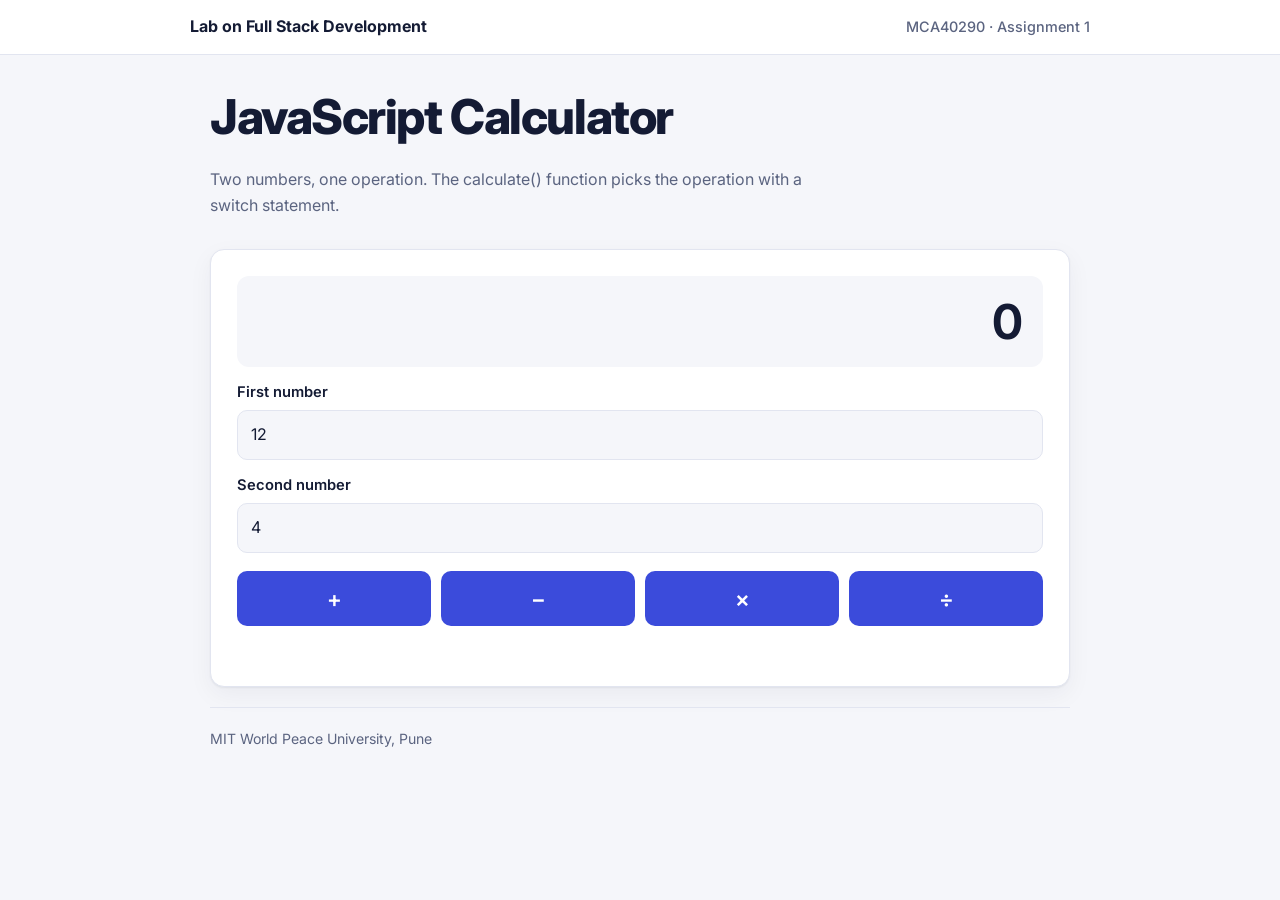
==== assignment-1-javascript-calculator/index.html @ 9d65508e "Add all 6 assignments" ====
<!doctype html><html lang="en"><head><meta charset="utf-8"><meta name="viewport" content="width=device-width,initial-scale=1"><title>JavaScript Calculator | MCA40290</title><link rel="preconnect" href="https://fonts.googleapis.com"><link rel="preconnect" href="https://fonts.gstatic.com" crossorigin><link href="https://fonts.googleapis.com/css2?family=Inter:wght@400;500;600;700;800&display=swap" rel="stylesheet"><link rel="stylesheet" href="style.css"></head><body><div class="bar"><div class="wrap top"><b>Lab on Full Stack Development</b><span class="code">MCA40290 · Assignment 1</span></div></div><main class="wrap"><div class="head"><h1>JavaScript Calculator</h1><p class="task">Two numbers, one operation. The calculate() function picks the operation with a switch statement.</p></div><div class="panel"><div class="display" id="out" aria-live="polite">0</div>
<label for="a">First number</label><input id="a" type="number" value="12"><label for="b">Second number</label><input id="b" type="number" value="4">
<div class="ops"><button data-op="+" aria-label="Add">+</button><button data-op="-" aria-label="Subtract">−</button><button data-op="*" aria-label="Multiply">×</button><button data-op="/" aria-label="Divide">÷</button></div><p class="err" id="e"></p></div></main><div class="wrap"><footer>MIT World Peace University, Pune</footer></div><script src="script.js"></script></body></html>
---- assignment-1-javascript-calculator/style.css ----
:root{--bg:#f5f6fa;--ink:#141b34;--mute:#5b6480;--card:#fff;--line:#e2e5f0;--acc:#3b4bdb;--acc-ink:#fff;--sun:#ffd43b;--ok:#1f9d55;--bad:#d6336c;--r:14px}
@media(prefers-color-scheme:dark){:root{--bg:#0e1226;--ink:#eef0fb;--mute:#9aa3c7;--card:#171d3a;--line:#2a3157;--acc:#8794ff;--acc-ink:#0e1226;--ok:#4cd68a;--bad:#ff6b9a}}
*{box-sizing:border-box}html{scroll-behavior:smooth}
body{margin:0;background:var(--bg);color:var(--ink);font:16px/1.6 "Inter",system-ui,-apple-system,"Segoe UI",sans-serif}
h1,h2,h3{font-family:"Inter",system-ui,sans-serif;line-height:1.1;margin:0 0 .5em;letter-spacing:-.02em}
h1{font-size:clamp(2.2rem,6vw,4rem)}h2{font-size:1.5rem}
a{color:var(--acc)}
.wrap{max-width:900px;margin:0 auto;padding:0 20px}
.top{display:flex;justify-content:space-between;align-items:center;padding:18px 0;gap:12px;flex-wrap:wrap}
.top a{text-decoration:none;font-weight:600;color:var(--ink)}
.top .code{color:var(--mute);font-weight:400;font-size:.9rem}
.hero{padding:40px 0 28px}
.hero p{max-width:56ch;color:var(--mute);font-size:1.1rem}
.hero mark{background:var(--sun);color:#141b34;padding:0 .15em;border-radius:6px}
.grid{display:grid;grid-template-columns:repeat(auto-fill,minmax(260px,1fr));gap:16px;padding-bottom:40px}
.tile{display:flex;flex-direction:column;gap:6px;background:var(--card);border:1px solid var(--line);border-radius:var(--r);padding:22px;text-decoration:none;color:var(--ink);transition:border-color .15s}
.tile:hover,.tile:focus-visible{border-color:var(--acc)}
.tile b{font:700 1.15rem "Inter",sans-serif}.tile span{color:var(--mute);font-size:.95rem}
.tag{align-self:flex-start;font-size:.78rem;font-weight:600;background:var(--sun);color:#141b34;padding:2px 10px;border-radius:99px}
.panel{background:var(--card);border:1px solid var(--line);border-radius:var(--r);padding:26px;margin-bottom:20px}
.task{color:var(--mute);margin:0 0 24px;max-width:62ch}
label{display:block;font-weight:600;font-size:.92rem;margin:14px 0 6px}
input,select,textarea{width:100%;font:inherit;color:var(--ink);background:var(--bg);border:1.5px solid var(--line);border-radius:10px;padding:11px 13px}
input:focus,select:focus,textarea:focus,button:focus-visible,a:focus-visible{outline:3px solid var(--acc);outline-offset:2px}
input.bad{border-color:var(--bad)}input.good{border-color:var(--ok)}
.err{color:var(--bad);font-size:.85rem;min-height:1.2em;margin:4px 0 0}
button,.btn{font:600 1rem "Inter",sans-serif;background:var(--acc);color:var(--acc-ink);border:0;border-radius:10px;padding:11px 20px;cursor:pointer}
button:hover{filter:brightness(1.1)}button:active{transform:translateY(1px)}
button.ghost{background:transparent;color:var(--ink);border:1.5px solid var(--line)}
.row{display:flex;gap:10px;flex-wrap:wrap}.row>input{flex:1;min-width:180px}
.ops{display:grid;grid-template-columns:repeat(4,1fr);gap:10px;margin:18px 0}
.ops button{font-size:1.4rem;padding:14px}
.display{font:700 clamp(2rem,7vw,3rem) "Inter",sans-serif;background:var(--bg);border-radius:12px;padding:16px 20px;text-align:right;overflow-x:auto;min-height:1.4em}
ul.list{list-style:none;padding:0;margin:18px 0 0}
.list li{display:flex;align-items:center;gap:12px;padding:12px 4px;border-bottom:1px solid var(--line)}
.list li span{flex:1;cursor:pointer}.list li.done span{text-decoration:line-through;color:var(--mute)}
.list li button{padding:6px 12px;font-size:.85rem}
.empty{color:var(--mute);padding:14px 0}
.profiles{display:grid;grid-template-columns:repeat(auto-fit,minmax(230px,1fr));gap:16px}
.pcard{background:var(--card);border:1px solid var(--line);border-radius:var(--r);padding:24px;text-align:center}
.pcard img{width:96px;height:96px;border-radius:50%;object-fit:cover;border:3px solid var(--sun)}
.pcard h3{margin:12px 0 2px}.pcard p{color:var(--mute);margin:0;font-size:.95rem}
.counter{text-align:center}.counter .n{font:800 clamp(4rem,16vw,7rem) "Inter",sans-serif;line-height:1}
.counter .row{justify-content:center;margin-top:18px}
.pre{background:var(--bg);border-radius:10px;padding:14px 16px;margin-top:8px}
.pre dt{color:var(--mute);font-size:.85rem}.pre dd{margin:0 0 8px;font-weight:600}
.msg{padding:12px 14px;border-radius:10px;background:var(--bg);border-left:4px solid var(--ok);margin-top:14px}
.nav{display:flex;justify-content:space-between;gap:12px;padding:12px 0 36px;font-weight:600}
footer{color:var(--mute);font-size:.88rem;padding:20px 0 40px;border-top:1px solid var(--line)}
@media(prefers-reduced-motion:reduce){*{transition:none!important;scroll-behavior:auto}}

body{-webkit-font-smoothing:antialiased;font-size:16px}
h1,h2,h3{letter-spacing:-.03em;font-weight:700}h1{font-size:clamp(2rem,5vw,3rem);font-weight:800}
.bar{background:var(--card);border-bottom:1px solid var(--line)}.bar .top{padding:14px 0}
.top b{font-weight:700}.top .code{font-weight:500}
.panel{box-shadow:0 1px 2px rgba(20,27,52,.06),0 8px 24px rgba(20,27,52,.05)}
.head{padding:36px 0 8px}.head .task{margin-bottom:22px}
button{font-weight:600}.display,.counter .n{font-variant-numeric:tabular-nums}
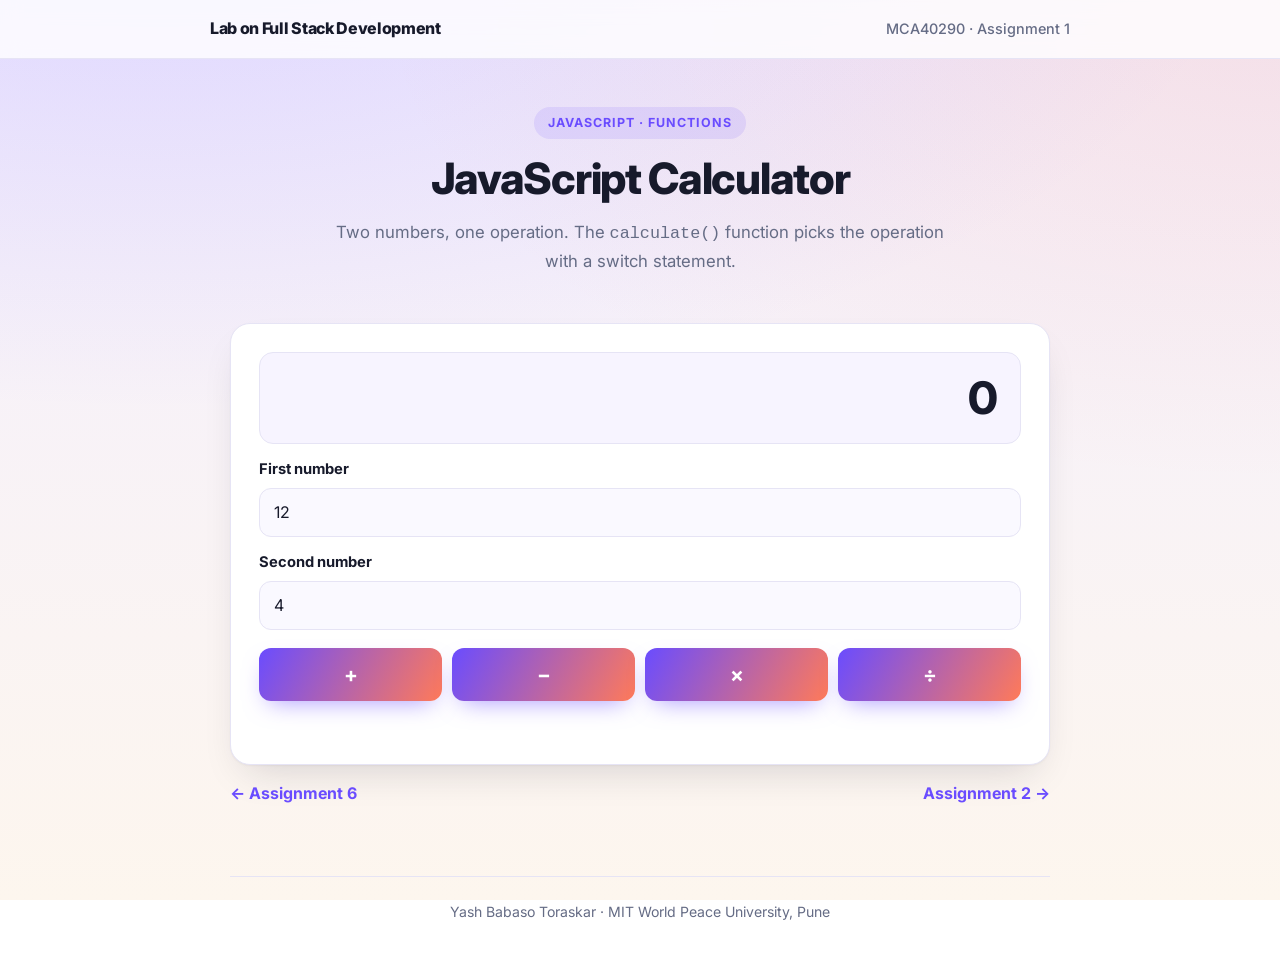
==== commit 5d2f46b6: "Redesign full site" ====
--- a/assignment-1-javascript-calculator/index.html
+++ b/assignment-1-javascript-calculator/index.html
@@ -1,3 +1,37 @@
-<!doctype html><html lang="en"><head><meta charset="utf-8"><meta name="viewport" content="width=device-width,initial-scale=1"><title>JavaScript Calculator | MCA40290</title><link rel="preconnect" href="https://fonts.googleapis.com"><link rel="preconnect" href="https://fonts.gstatic.com" crossorigin><link href="https://fonts.googleapis.com/css2?family=Inter:wght@400;500;600;700;800&display=swap" rel="stylesheet"><link rel="stylesheet" href="style.css"></head><body><div class="bar"><div class="wrap top"><b>Lab on Full Stack Development</b><span class="code">MCA40290 · Assignment 1</span></div></div><main class="wrap"><div class="head"><h1>JavaScript Calculator</h1><p class="task">Two numbers, one operation. The calculate() function picks the operation with a switch statement.</p></div><div class="panel"><div class="display" id="out" aria-live="polite">0</div>
-<label for="a">First number</label><input id="a" type="number" value="12"><label for="b">Second number</label><input id="b" type="number" value="4">
-<div class="ops"><button data-op="+" aria-label="Add">+</button><button data-op="-" aria-label="Subtract">−</button><button data-op="*" aria-label="Multiply">×</button><button data-op="/" aria-label="Divide">÷</button></div><p class="err" id="e"></p></div></main><div class="wrap"><footer>MIT World Peace University, Pune</footer></div><script src="script.js"></script></body></html>+<!doctype html>
+<html lang="en">
+<head>
+<meta charset="utf-8">
+<meta name="viewport" content="width=device-width,initial-scale=1">
+<title>JavaScript Calculator | MCA40290</title>
+<link rel="preconnect" href="https://fonts.googleapis.com">
+<link rel="preconnect" href="https://fonts.gstatic.com" crossorigin>
+<link href="https://fonts.googleapis.com/css2?family=Inter:wght@400;500;600;700;800&display=swap" rel="stylesheet">
+<link rel="stylesheet" href="style.css">
+</head>
+<body>
+  <div class="bar"><div class="wrap top"><b>Lab on Full Stack Development</b><span class="code">MCA40290 · Assignment 1</span></div></div>
+  <main class="wrap">
+    <div class="head">
+      <span class="eyebrow">JavaScript · Functions</span>
+      <h1>JavaScript Calculator</h1>
+      <p>Two numbers, one operation. The <code>calculate()</code> function picks the operation with a switch statement.</p>
+    </div>
+    <div class="panel">
+      <div class="display" id="out" aria-live="polite">0</div>
+      <label for="a">First number</label><input id="a" type="number" value="12">
+      <label for="b">Second number</label><input id="b" type="number" value="4">
+      <div class="ops">
+        <button data-op="+" aria-label="Add">+</button>
+        <button data-op="-" aria-label="Subtract">−</button>
+        <button data-op="*" aria-label="Multiply">×</button>
+        <button data-op="/" aria-label="Divide">÷</button>
+      </div>
+      <p class="err" id="e"></p>
+    </div>
+    <div class="nav"><a href="../a6/index.html">← Assignment 6</a><a href="../a2/index.html">Assignment 2 →</a></div>
+  </main>
+  <div class="wrap"><footer>Yash Babaso Toraskar · MIT World Peace University, Pune</footer></div>
+  <script src="script.js"></script>
+</body>
+</html>
--- a/assignment-1-javascript-calculator/style.css
+++ b/assignment-1-javascript-calculator/style.css
@@ -1,58 +1,91 @@
-:root{--bg:#f5f6fa;--ink:#141b34;--mute:#5b6480;--card:#fff;--line:#e2e5f0;--acc:#3b4bdb;--acc-ink:#fff;--sun:#ffd43b;--ok:#1f9d55;--bad:#d6336c;--r:14px}
-@media(prefers-color-scheme:dark){:root{--bg:#0e1226;--ink:#eef0fb;--mute:#9aa3c7;--card:#171d3a;--line:#2a3157;--acc:#8794ff;--acc-ink:#0e1226;--ok:#4cd68a;--bad:#ff6b9a}}
-*{box-sizing:border-box}html{scroll-behavior:smooth}
-body{margin:0;background:var(--bg);color:var(--ink);font:16px/1.6 "Inter",system-ui,-apple-system,"Segoe UI",sans-serif}
-h1,h2,h3{font-family:"Inter",system-ui,sans-serif;line-height:1.1;margin:0 0 .5em;letter-spacing:-.02em}
-h1{font-size:clamp(2.2rem,6vw,4rem)}h2{font-size:1.5rem}
-a{color:var(--acc)}
-.wrap{max-width:900px;margin:0 auto;padding:0 20px}
-.top{display:flex;justify-content:space-between;align-items:center;padding:18px 0;gap:12px;flex-wrap:wrap}
-.top a{text-decoration:none;font-weight:600;color:var(--ink)}
-.top .code{color:var(--mute);font-weight:400;font-size:.9rem}
-.hero{padding:40px 0 28px}
-.hero p{max-width:56ch;color:var(--mute);font-size:1.1rem}
-.hero mark{background:var(--sun);color:#141b34;padding:0 .15em;border-radius:6px}
-.grid{display:grid;grid-template-columns:repeat(auto-fill,minmax(260px,1fr));gap:16px;padding-bottom:40px}
-.tile{display:flex;flex-direction:column;gap:6px;background:var(--card);border:1px solid var(--line);border-radius:var(--r);padding:22px;text-decoration:none;color:var(--ink);transition:border-color .15s}
-.tile:hover,.tile:focus-visible{border-color:var(--acc)}
-.tile b{font:700 1.15rem "Inter",sans-serif}.tile span{color:var(--mute);font-size:.95rem}
-.tag{align-self:flex-start;font-size:.78rem;font-weight:600;background:var(--sun);color:#141b34;padding:2px 10px;border-radius:99px}
-.panel{background:var(--card);border:1px solid var(--line);border-radius:var(--r);padding:26px;margin-bottom:20px}
-.task{color:var(--mute);margin:0 0 24px;max-width:62ch}
-label{display:block;font-weight:600;font-size:.92rem;margin:14px 0 6px}
-input,select,textarea{width:100%;font:inherit;color:var(--ink);background:var(--bg);border:1.5px solid var(--line);border-radius:10px;padding:11px 13px}
-input:focus,select:focus,textarea:focus,button:focus-visible,a:focus-visible{outline:3px solid var(--acc);outline-offset:2px}
-input.bad{border-color:var(--bad)}input.good{border-color:var(--ok)}
+:root{
+  --ink:#171a2b; --mute:#656c85; --line:#e6e4f5;
+  --bg-a:#f3efff; --bg-b:#fdf6ee;
+  --card:#ffffff;
+  --accent:#6a4cff; --accent-2:#ff7a59;
+  --ok:#1f9d55; --bad:#e23a6e;
+  --r:20px;
+  --shadow:0 1px 2px rgba(23,26,43,.04), 0 18px 40px -16px rgba(23,26,43,.18);
+}
+@media (prefers-color-scheme:dark){
+  :root{
+    --ink:#f1f0f9; --mute:#a9adc9; --line:#2a2d45;
+    --bg-a:#131420; --bg-b:#191a2c;
+    --card:#1c1e32;
+    --accent:#9b86ff; --accent-2:#ff9478;
+    --ok:#4cd68a; --bad:#ff6b9a;
+    --shadow:0 1px 2px rgba(0,0,0,.3), 0 18px 40px -16px rgba(0,0,0,.55);
+  }
+}
+*{box-sizing:border-box}
+html{scroll-behavior:smooth}
+body{
+  margin:0;color:var(--ink);
+  font:16px/1.6 "Inter",system-ui,-apple-system,"Segoe UI",sans-serif;
+  background:
+    radial-gradient(1100px 500px at 12% -10%, color-mix(in srgb, var(--accent) 16%, transparent), transparent),
+    radial-gradient(900px 480px at 100% 0%, color-mix(in srgb, var(--accent-2) 14%, transparent), transparent),
+    linear-gradient(180deg, var(--bg-a), var(--bg-b));
+  background-attachment:fixed;min-height:100vh;
+}
+h1,h2,h3{font-family:"Inter",sans-serif;letter-spacing:-.03em;line-height:1.1;margin:0 0 .4em;font-weight:800}
+.wrap{max-width:860px;margin:0 auto;padding:0 20px}
+
+.bar{background:color-mix(in srgb, var(--card) 80%, transparent);backdrop-filter:blur(10px);border-bottom:1px solid var(--line);position:sticky;top:0;z-index:5}
+.bar .top{display:flex;justify-content:space-between;align-items:center;padding:16px 0;gap:12px;flex-wrap:wrap}
+.bar b{font-weight:800;letter-spacing:-.02em}
+.bar .code{color:var(--mute);font-size:.9rem;font-weight:500}
+
+.head{padding:48px 0 18px;text-align:center}
+.head .eyebrow{display:inline-block;font-size:.78rem;font-weight:700;letter-spacing:.08em;text-transform:uppercase;color:var(--accent);background:color-mix(in srgb, var(--accent) 12%, transparent);padding:6px 14px;border-radius:99px;margin-bottom:16px}
+.head h1{font-size:clamp(1.9rem,5vw,2.7rem)}
+.head p{max-width:56ch;margin:0 auto;color:var(--mute);font-size:1.05rem}
+
+main.wrap{padding-bottom:50px}
+
+.panel{background:var(--card);border:1px solid var(--line);border-radius:var(--r);padding:28px;margin-top:30px;box-shadow:var(--shadow)}
+.panel + .panel{margin-top:20px}
+.panel h2{font-size:1.1rem}
+
+label{display:block;font-weight:700;font-size:.92rem;margin:14px 0 6px;color:var(--ink)}
+input,select,textarea{width:100%;font:inherit;color:var(--ink);background:color-mix(in srgb, var(--card) 60%, var(--bg-a));border:1.5px solid var(--line);border-radius:12px;padding:11px 14px;transition:border-color .15s}
+input:focus,select:focus,textarea:focus{outline:none;border-color:var(--accent);box-shadow:0 0 0 3px color-mix(in srgb, var(--accent) 18%, transparent)}
+input.bad{border-color:var(--bad)}
+input.good{border-color:var(--ok)}
 .err{color:var(--bad);font-size:.85rem;min-height:1.2em;margin:4px 0 0}
-button,.btn{font:600 1rem "Inter",sans-serif;background:var(--acc);color:var(--acc-ink);border:0;border-radius:10px;padding:11px 20px;cursor:pointer}
-button:hover{filter:brightness(1.1)}button:active{transform:translateY(1px)}
-button.ghost{background:transparent;color:var(--ink);border:1.5px solid var(--line)}
-.row{display:flex;gap:10px;flex-wrap:wrap}.row>input{flex:1;min-width:180px}
+
+button,.btn{font:700 1rem "Inter",sans-serif;background:linear-gradient(120deg,var(--accent),var(--accent-2));color:#fff;border:0;border-radius:12px;padding:12px 22px;cursor:pointer;box-shadow:0 10px 24px -10px color-mix(in srgb, var(--accent) 60%, transparent);transition:transform .15s ease, box-shadow .15s ease}
+button:hover{transform:translateY(-1px)}
+button:active{transform:translateY(0)}
+button.ghost{background:transparent;color:var(--ink);border:1.5px solid var(--line);box-shadow:none}
+button.ghost:hover{border-color:var(--accent);color:var(--accent)}
+.row{display:flex;gap:10px;flex-wrap:wrap}
+.row>input{flex:1;min-width:180px}
+
 .ops{display:grid;grid-template-columns:repeat(4,1fr);gap:10px;margin:18px 0}
-.ops button{font-size:1.4rem;padding:14px}
-.display{font:700 clamp(2rem,7vw,3rem) "Inter",sans-serif;background:var(--bg);border-radius:12px;padding:16px 20px;text-align:right;overflow-x:auto;min-height:1.4em}
+.ops button{font-size:1.3rem;padding:14px}
+.display{font:800 clamp(2rem,7vw,2.8rem) "Inter",sans-serif;background:color-mix(in srgb, var(--bg-a) 70%, var(--card));border-radius:14px;padding:18px 22px;text-align:right;overflow-x:auto;min-height:1.3em;border:1px solid var(--line)}
+
 ul.list{list-style:none;padding:0;margin:18px 0 0}
-.list li{display:flex;align-items:center;gap:12px;padding:12px 4px;border-bottom:1px solid var(--line)}
-.list li span{flex:1;cursor:pointer}.list li.done span{text-decoration:line-through;color:var(--mute)}
-.list li button{padding:6px 12px;font-size:.85rem}
-.empty{color:var(--mute);padding:14px 0}
-.profiles{display:grid;grid-template-columns:repeat(auto-fit,minmax(230px,1fr));gap:16px}
-.pcard{background:var(--card);border:1px solid var(--line);border-radius:var(--r);padding:24px;text-align:center}
-.pcard img{width:96px;height:96px;border-radius:50%;object-fit:cover;border:3px solid var(--sun)}
-.pcard h3{margin:12px 0 2px}.pcard p{color:var(--mute);margin:0;font-size:.95rem}
-.counter{text-align:center}.counter .n{font:800 clamp(4rem,16vw,7rem) "Inter",sans-serif;line-height:1}
-.counter .row{justify-content:center;margin-top:18px}
-.pre{background:var(--bg);border-radius:10px;padding:14px 16px;margin-top:8px}
-.pre dt{color:var(--mute);font-size:.85rem}.pre dd{margin:0 0 8px;font-weight:600}
-.msg{padding:12px 14px;border-radius:10px;background:var(--bg);border-left:4px solid var(--ok);margin-top:14px}
-.nav{display:flex;justify-content:space-between;gap:12px;padding:12px 0 36px;font-weight:600}
-footer{color:var(--mute);font-size:.88rem;padding:20px 0 40px;border-top:1px solid var(--line)}
+.list li{display:flex;align-items:center;gap:12px;padding:13px 6px;border-bottom:1px solid var(--line)}
+.list li span{flex:1;cursor:pointer}
+.list li.done span{text-decoration:line-through;color:var(--mute)}
+.list li button{padding:7px 14px;font-size:.84rem}
+.empty{color:var(--mute);padding:16px 0;text-align:center}
+
+.counter{text-align:center}
+.counter .n{font:800 clamp(4rem,16vw,6.5rem) "Inter",sans-serif;line-height:1}
+.counter .row{justify-content:center;margin-top:20px}
+
+dl.pre{background:color-mix(in srgb, var(--bg-a) 70%, var(--card));border-radius:14px;padding:16px 18px;margin-top:8px;border:1px solid var(--line)}
+dl.pre dt{color:var(--mute);font-size:.84rem}
+dl.pre dd{margin:0 0 10px;font-weight:700}
+
+.msg{padding:13px 16px;border-radius:12px;background:color-mix(in srgb, var(--ok) 14%, var(--card));border-left:4px solid var(--ok);margin-top:16px;font-weight:600}
+
+.nav{display:flex;justify-content:space-between;gap:12px;padding:16px 0 10px;font-weight:700}
+.nav a{color:var(--accent);text-decoration:none}
+.nav a:hover{text-decoration:underline}
+footer{color:var(--mute);font-size:.88rem;padding:24px 0 44px;border-top:1px solid var(--line);margin-top:10px;text-align:center}
+footer a{color:var(--accent);text-decoration:none;font-weight:600}
 @media(prefers-reduced-motion:reduce){*{transition:none!important;scroll-behavior:auto}}
-
-body{-webkit-font-smoothing:antialiased;font-size:16px}
-h1,h2,h3{letter-spacing:-.03em;font-weight:700}h1{font-size:clamp(2rem,5vw,3rem);font-weight:800}
-.bar{background:var(--card);border-bottom:1px solid var(--line)}.bar .top{padding:14px 0}
-.top b{font-weight:700}.top .code{font-weight:500}
-.panel{box-shadow:0 1px 2px rgba(20,27,52,.06),0 8px 24px rgba(20,27,52,.05)}
-.head{padding:36px 0 8px}.head .task{margin-bottom:22px}
-button{font-weight:600}.display,.counter .n{font-variant-numeric:tabular-nums}
